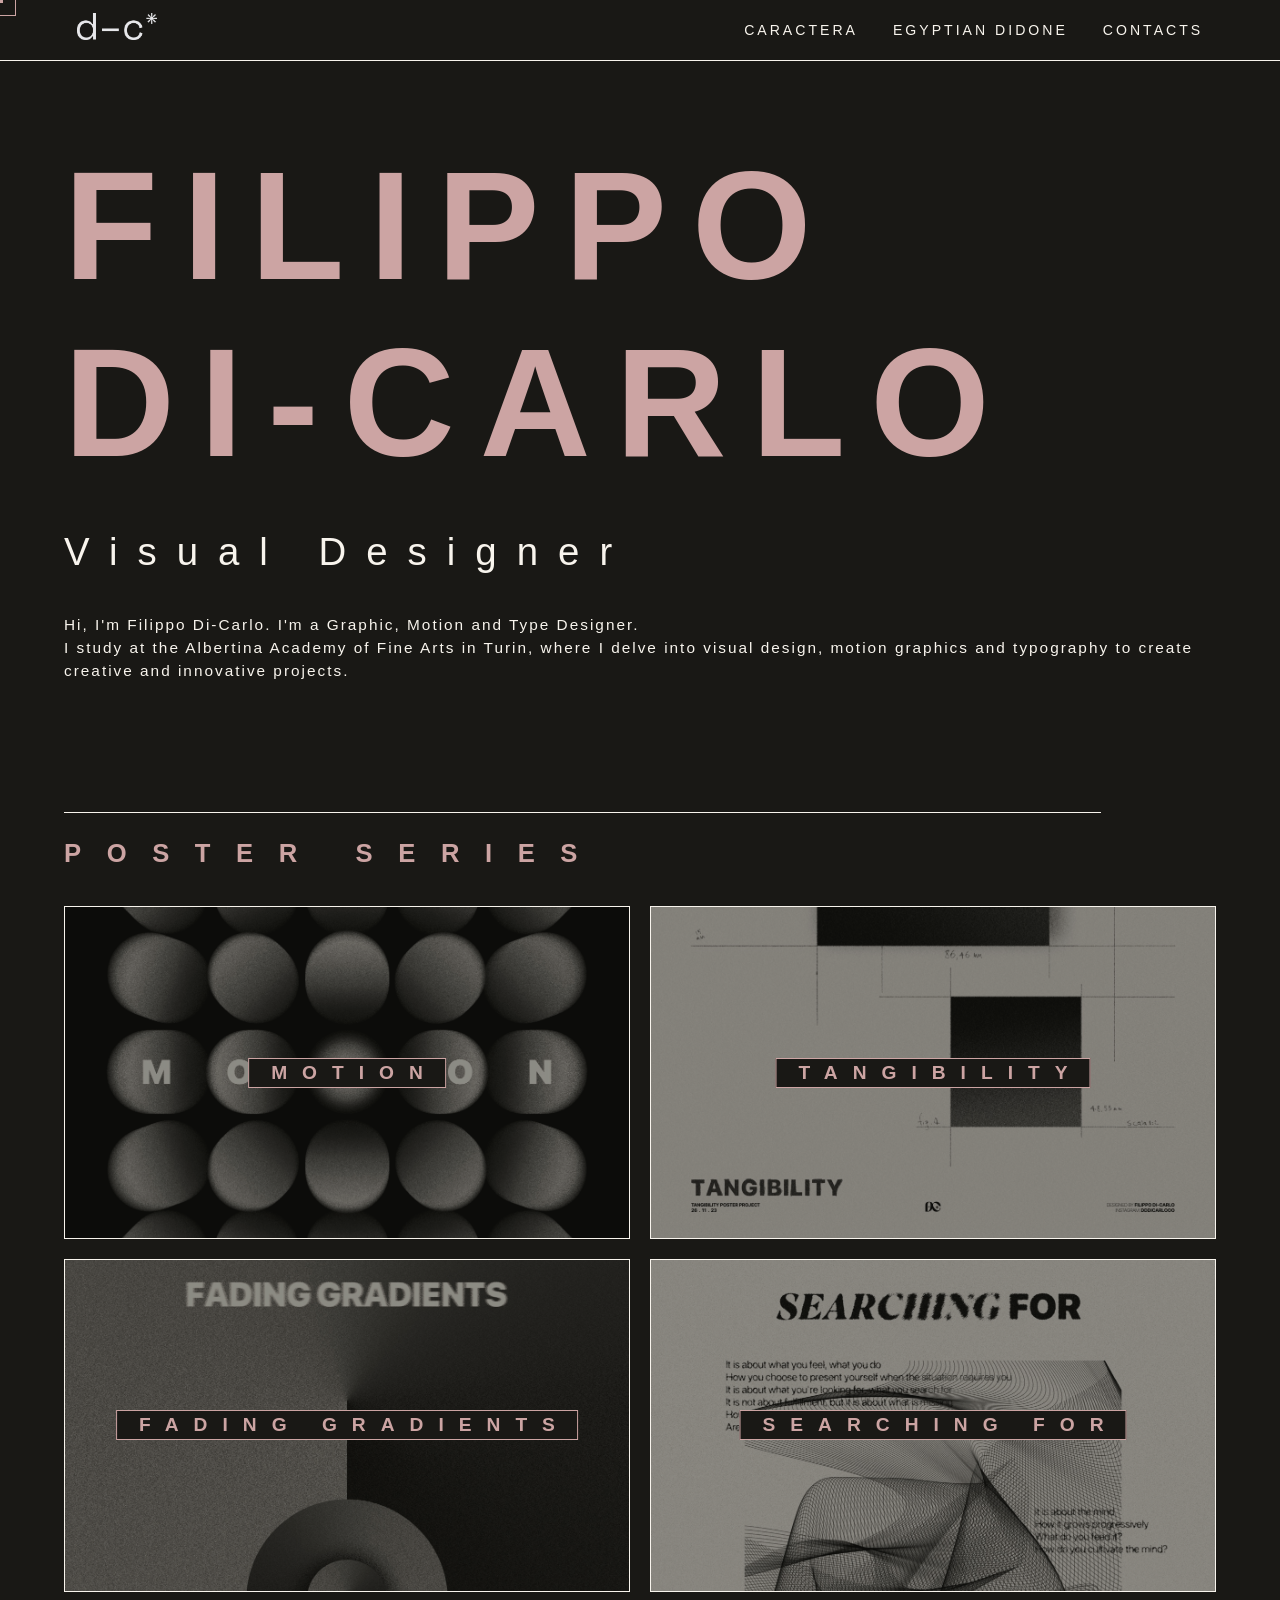
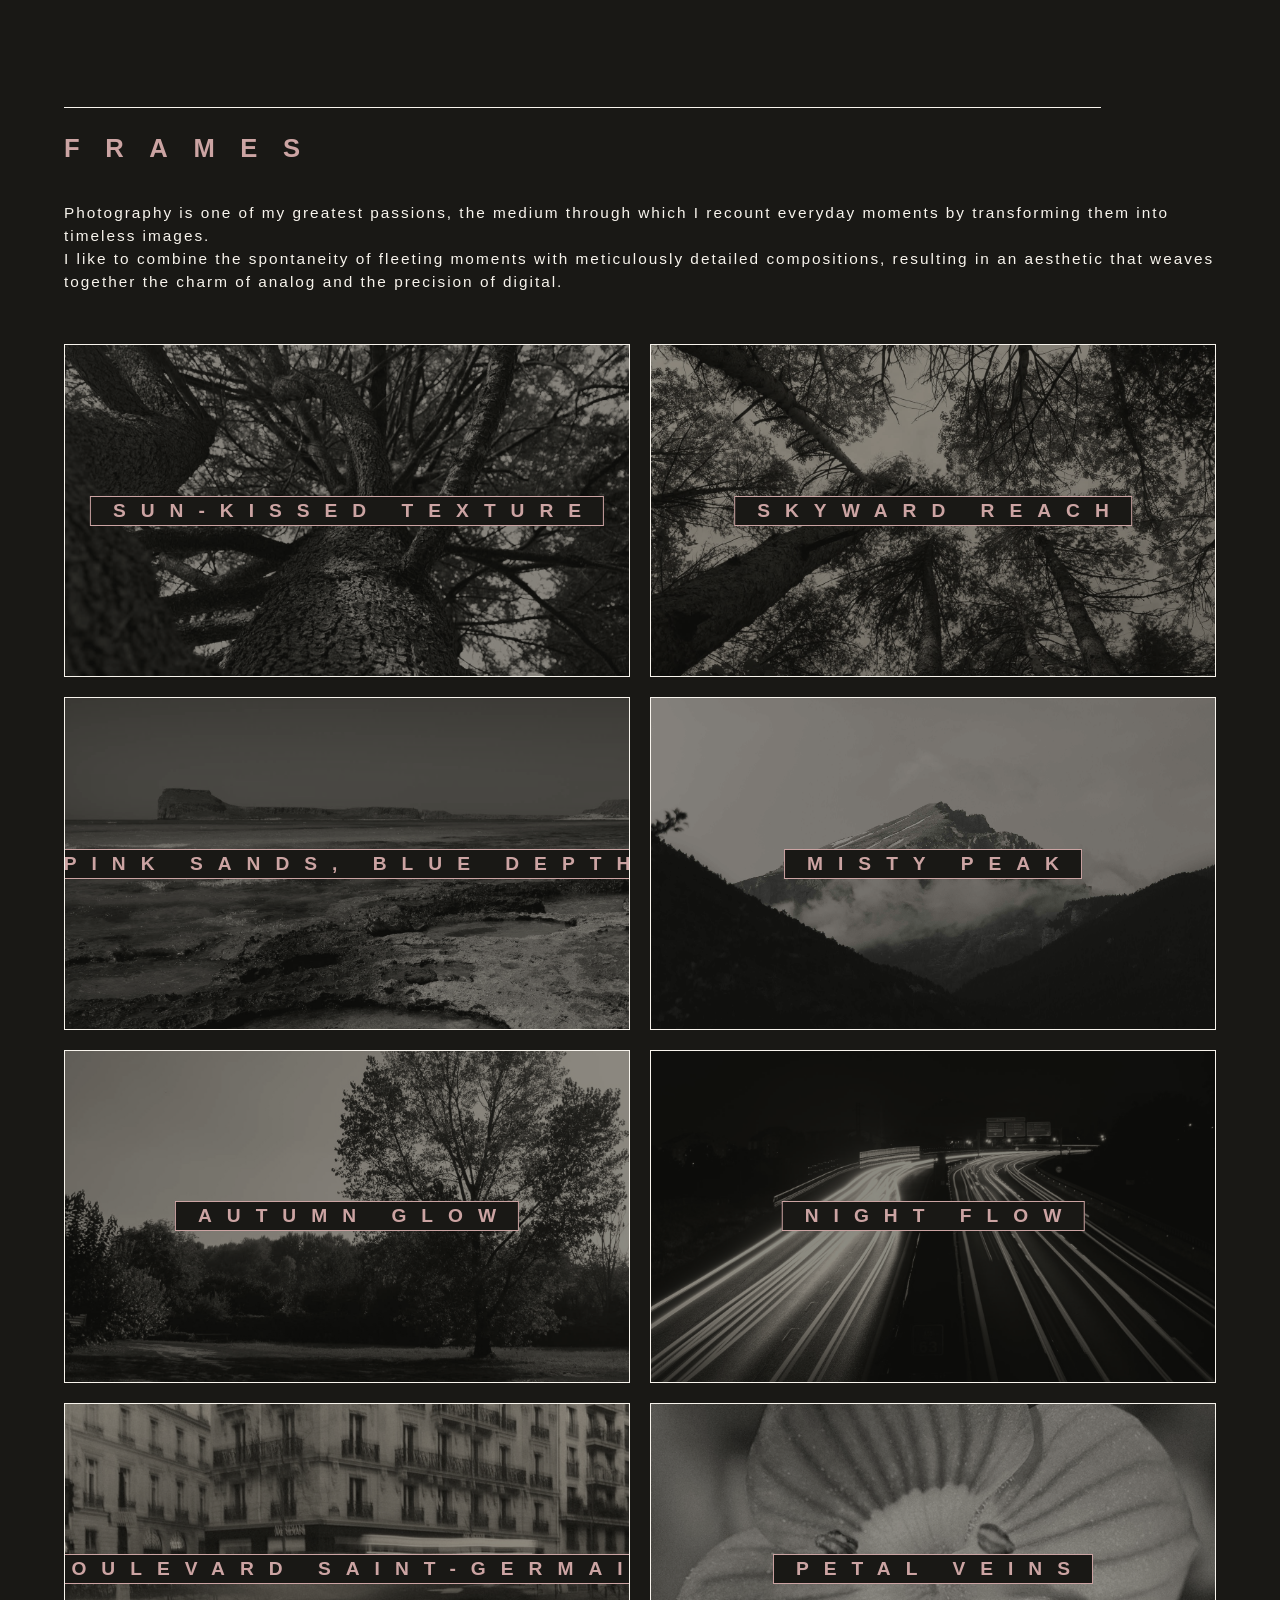
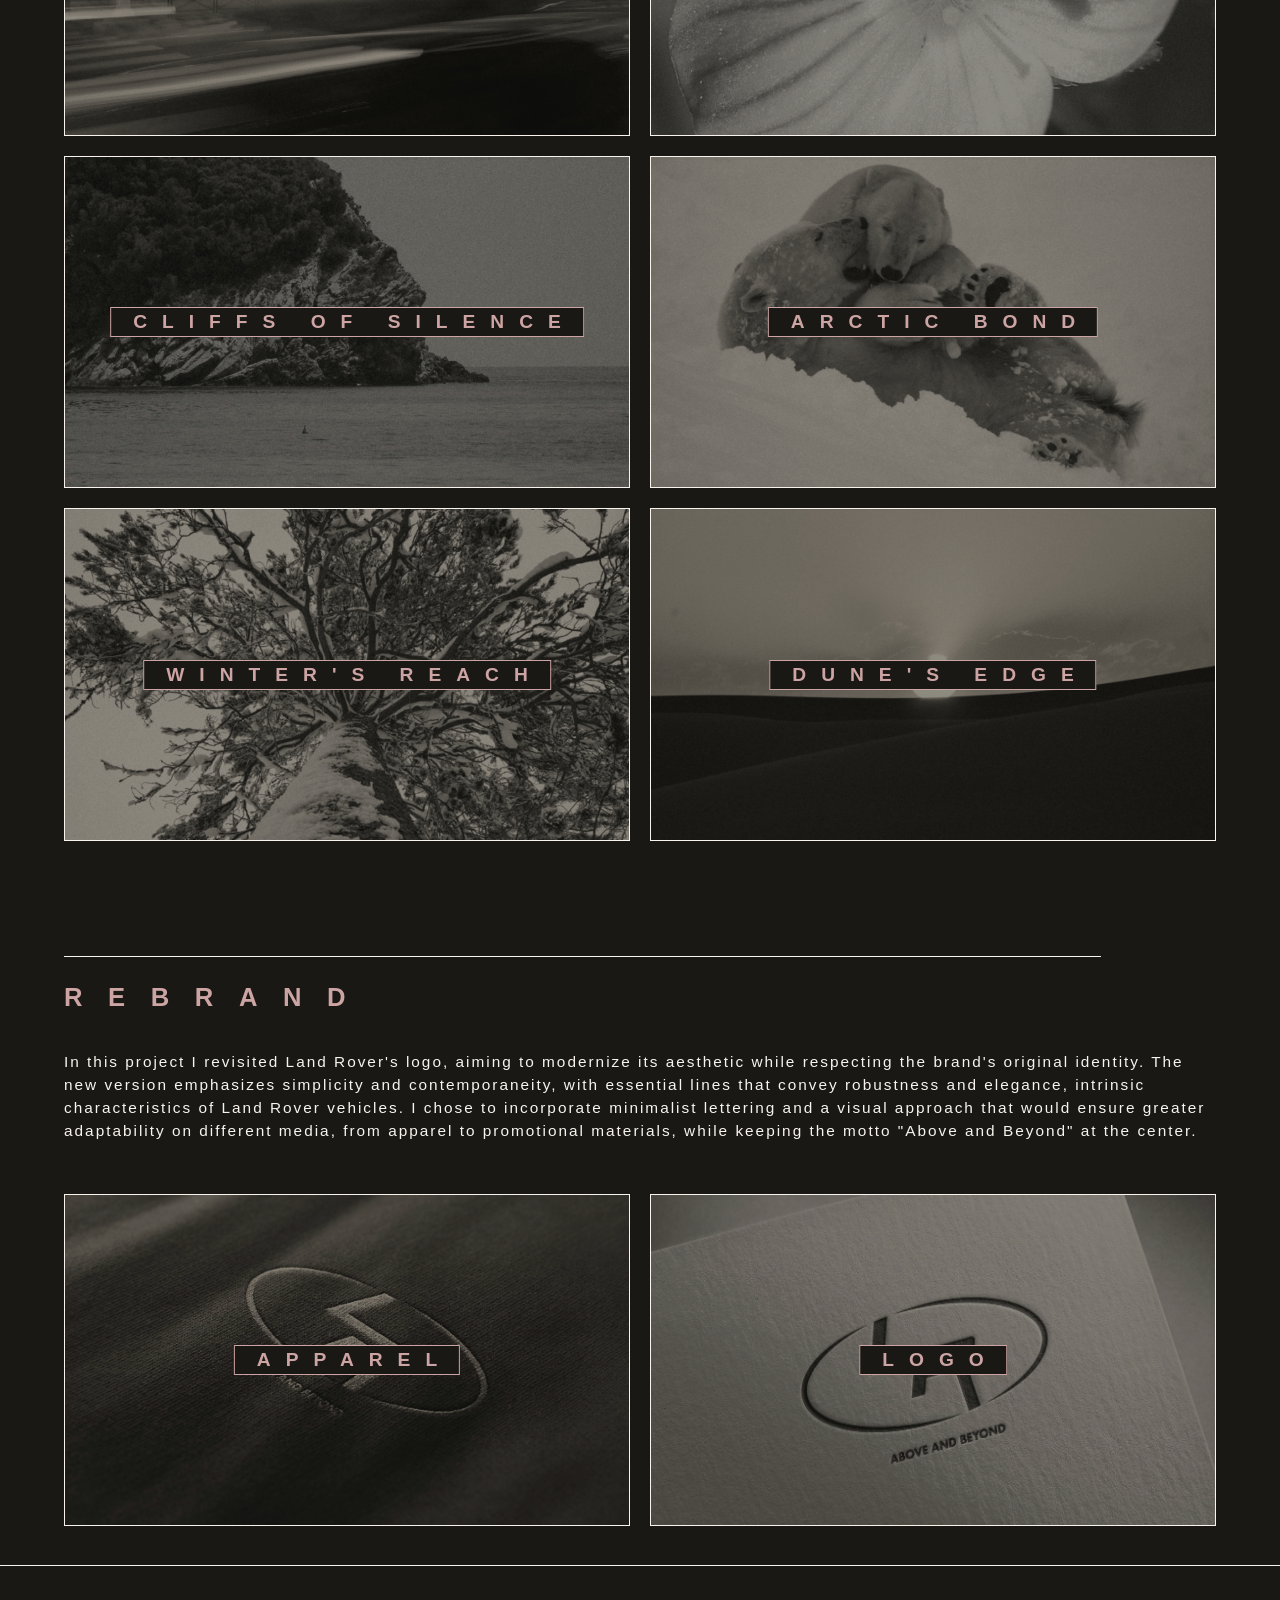
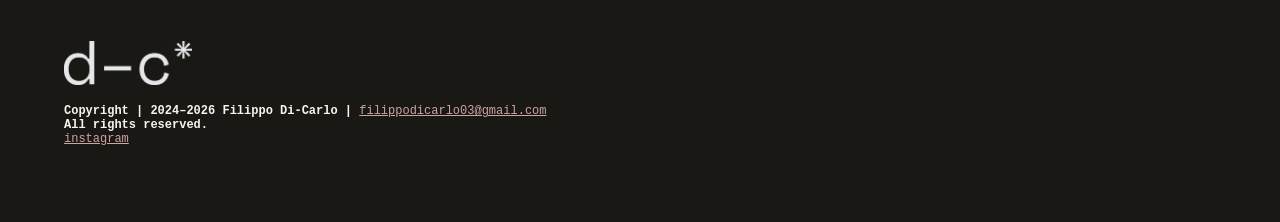
==== index.html @ 9f96b781 "Update index.html" ====
<!DOCTYPE html>
<html lang="it">
<head>
  <meta charset="UTF-8">
  <meta name="viewport" content="width=device-width, initial-scale=1.0">

  <title>Filippo Di-Carlo - Visual Designer</title>

  <meta name="description" content="Filippo Di-Carlo is a visual designer working across graphic design, typography, motion and digital media, based in Turin, Italy.">

  <meta name="robots" content="index, follow">

  <link rel="canonical" href="https://filippodicarlo.github.io/PortfolioElements/">

  <script data-goatcounter="https://fdc.goatcounter.com/count" async src="//gc.zgo.at/count.js"></script>

  <link rel="icon" type="image/png" href="favicon_1.png">
  <link rel="stylesheet" href="mystyle.css">
</head>

<body>

  <!-- LIGHTBOX -->
  <div id="lightbox">
    <div id="lightbox-bg"></div>
    <img id="lightbox-img" src="" alt="">
    <button id="lightbox-close">✕</button>
  </div>

  <!-- CURSORE CUSTOM -->
  <div id="cursor-dot"></div>
  <div id="cursor-ring"></div>

  <!-- NAV -->
  <div id="top" class="logo-container">
    <a href="index.html">
      <img src="Logo_d-c.png" alt="logo Filippo Di-Carlo | Graphic / Motion / Type designer">
    </a>
    <div class="button-container">
      <a href="https://filippodicarlo.github.io/caractera.vf/" class="button" target="_blank" rel="noopener noreferrer">CARACTERA</a>
      <a href="https://www.brixelstudio.it/egyptiandidone/" class="button" target="_blank" rel="noopener noreferrer">EGYPTIAN DIDONE</a>
      <a href="#contacts" class="button">CONTACTS</a>
    </div>
  </div>

  <!-- TITOLO -->
  <div class="title-container">
    <h1 class="reveal-title">Filippo<br>Di-Carlo</h1>
    <h3 class="reveal-title">Visual Designer</h3>
    <p class="descrizione reveal-title">
      Hi, I'm Filippo Di-Carlo. I'm a Graphic, Motion and Type Designer.<br>
      I study at the Albertina Academy of Fine Arts in Turin, where I delve into visual design,
      motion graphics and typography to create creative and innovative projects.
    </p>
  </div>

  <!-- POSTER SERIES -->
  <div class="posters-container reveal">
    <h1 class="posters-title">POSTER SERIES</h1>
    <div class="grid-container">
      <a data-img="Poster_motion.jpeg" class="grid-item-wrap">
        <img src="Poster_motion_cover.jpeg" alt="Motion Poster Project" class="grid-item">
        <span class="img-label">Motion</span>
      </a>
      <a data-img="Poster_tangibility.jpeg" class="grid-item-wrap">
        <img src="Poster_tangibility_cover.jpeg" alt="Tangibility Poster Project" class="grid-item">
        <span class="img-label">Tangibility</span>
      </a>
      <a data-img="Poster_gradient.jpeg" class="grid-item-wrap">
        <img src="Poster_gradient_cover.jpeg" alt="Fading Gradient Poster Project" class="grid-item">
        <span class="img-label">Fading Gradients</span>
      </a>
      <a data-img="Poster_SearchingFor.jpeg" class="grid-item-wrap">
        <img src="Poster_SearchingFor_cover.jpeg" alt="Searching For Poster Project" class="grid-item">
        <span class="img-label">Searching For</span>
      </a>
    </div>
  </div>

  <!-- FRAMES -->
  <div class="frames-container reveal">
    <h1 class="frames-title">FRAMES</h1>
    <p class="frames-descrizione">
      Photography is one of my greatest passions, the medium through which I recount everyday
      moments by transforming them into timeless images.<br>
      I like to combine the spontaneity of fleeting moments with meticulously detailed compositions,
      resulting in an aesthetic that weaves together the charm of analog and the precision of digital.
    </p>
    <div class="grid-container">
      <a data-img="Albero.jpg" class="grid-item-wrap">
        <img src="Albero-cover.jpg" alt="A random tree near my house" class="grid-item">
        <span class="img-label">Sun-Kissed Texture</span>
      </a>
      <a data-img="Arberi-Oulx.jpg" class="grid-item-wrap">
        <img src="Arberi-Oulx-cover.jpeg" alt="A group of trees in Oulx, Turin" class="grid-item">
        <span class="img-label">Skyward Reach</span>
      </a>
      <a data-img="Balos.jpg" class="grid-item-wrap">
        <img src="Balos-cover.jpg" alt="Balos Bay in Creta, Greece" class="grid-item">
        <span class="img-label">Pink Sands, Blue Depth</span>
      </a>
      <a data-img="Monte-Oulx.jpg" class="grid-item-wrap">
        <img src="Monte-Oulx-cover.jpeg" alt="Mountain summit in Oulx, Turin" class="grid-item">
        <span class="img-label">Misty Peak</span>
      </a>
      <a data-img="Prato.jpg" class="grid-item-wrap">
        <img src="Prato-cover.jpg" alt="Small green space near my house" class="grid-item">
        <span class="img-label">Autumn Glow</span>
      </a>
      <a data-img="Scie-in-autostrada.jpg" class="grid-item-wrap">
        <img src="Scie-in-autostrada-cover.jpg" alt="Light trails created by car headlights" class="grid-item">
        <span class="img-label">Night Flow</span>
      </a>
      <a data-img="Boulevard SAINT-GERMAIN.jpeg" class="grid-item-wrap">
        <img src="Boulevard-SAINT-GERMAIN-cover.jpeg" alt="Long exposure in Boulevard SAINT-GERMAIN, Paris" class="grid-item">
        <span class="img-label">Boulevard SAINT-GERMAIN</span>
      </a>
      <a data-img="Fiore_blu.jpeg" class="grid-item-wrap">
        <img src="Fiore_blu-cover.jpeg" alt="Close-up of a Common Field-speedwell" class="grid-item">
        <span class="img-label">Petal Veins</span>
      </a>
      <a data-img="Mare.jpeg" class="grid-item-wrap">
        <img src="Mare-cover.jpeg" alt="View of the Ligurian Sea, Bergeggi" class="grid-item">
        <span class="img-label">Cliffs of Silence</span>
      </a>
      <a data-img="Orsi_polari.jpeg" class="grid-item-wrap">
        <img src="Orsi_polari-cover.jpeg" alt="Two polar bears playing together in Ranua, Lapland" class="grid-item">
        <span class="img-label">Arctic Bond</span>
      </a>
      <a data-img="Pyha-Luosto.jpeg" class="grid-item-wrap">
        <img src="Pyha-Luosto-cover.jpeg" alt="Pine tree in Pyha-Luosto National Park, Lapland" class="grid-item">
        <span class="img-label">Winter's Reach</span>
      </a>
      <a data-img="Desert.jpeg" class="grid-item-wrap">
        <img src="Desert_cover.jpeg" alt="Sunset in Merzouga desert, Morocco" class="grid-item">
        <span class="img-label">Dune's Edge</span>
      </a>
    </div>
  </div>

  <!-- REBRAND -->
  <div class="rebrand-container reveal">
    <h1 class="rebrand-title">REBRAND</h1>
    <p class="rebrand-descrizione">
      In this project I revisited Land Rover's logo, aiming to modernize its aesthetic while
      respecting the brand's original identity. The new version emphasizes simplicity and
      contemporaneity, with essential lines that convey robustness and elegance, intrinsic
      characteristics of Land Rover vehicles. I chose to incorporate minimalist lettering and a
      visual approach that would ensure greater adaptability on different media, from apparel to
      promotional materials, while keeping the motto "Above and Beyond" at the center.
    </p>
    <div class="grid-container">
      <a data-img="LR-felpa.jpg" class="grid-item-wrap">
        <img src="LR-felpa-cover.jpg" alt="Sweater mockup of Land Rover rebrand proposal" class="grid-item">
        <span class="img-label">Apparel</span>
      </a>
      <a data-img="LR-rebrand.jpg" class="grid-item-wrap">
        <img src="LR-rebrand-cover.jpg" alt="Logo mockup of Land Rover rebrand proposal" class="grid-item">
        <span class="img-label">Logo</span>
      </a>
    </div>
  </div>

  <div class="divider"></div>

  <!-- FOOTER -->
  <div id="contacts" class="footer-container reveal">
    <a href="#top">
      <img src="Logo_d-c.png" alt="logo Filippo Di-Carlo | Graphic / Motion / Type designer">
    </a>
    <p class="footer">
      Copyright | 2024–2026 Filippo Di-Carlo |
      <a href="mailto:filippodicarlo03@gmail.com" class="link">filippodicarlo03@gmail.com</a><br>
      All rights reserved.<br>
      <a href="https://www.instagram.com/dddicarlooo/" target="_blank" rel="noopener noreferrer" class="link">instagram</a>
    </p>
  </div>

  <script>
    /* ── CUSTOM CURSOR ─────────────────────────────────────── */
    const dot  = document.getElementById('cursor-dot');
    const ring = document.getElementById('cursor-ring');
    let mouseX = 0, mouseY = 0, ringX = 0, ringY = 0;
    const LERP = 0.12;

    document.addEventListener('mousemove', e => {
      mouseX = e.clientX; mouseY = e.clientY;
      dot.style.left = mouseX + 'px';
      dot.style.top  = mouseY + 'px';
    });
    (function animateRing() {
      ringX += (mouseX - ringX) * LERP;
      ringY += (mouseY - ringY) * LERP;
      ring.style.left = ringX + 'px';
      ring.style.top  = ringY + 'px';
      requestAnimationFrame(animateRing);
    })();

    const hoverEls = document.querySelectorAll('.grid-item-wrap');
    const linkEls  = document.querySelectorAll('.button, .link, .logo-container a');
    hoverEls.forEach(el => {
      el.addEventListener('mouseenter', () => document.body.classList.add('cursor-hover'));
      el.addEventListener('mouseleave', () => document.body.classList.remove('cursor-hover'));
    });
    linkEls.forEach(el => {
      el.addEventListener('mouseenter', () => document.body.classList.add('cursor-link'));
      el.addEventListener('mouseleave', () => document.body.classList.remove('cursor-link'));
    });
    document.addEventListener('mouseleave', () => { dot.style.opacity = '0'; ring.style.opacity = '0'; });
    document.addEventListener('mouseenter', () => { dot.style.opacity = '1'; ring.style.opacity = '1'; });

    /* ── LIGHTBOX ──────────────────────────────────────────── */
    const lightbox    = document.getElementById('lightbox');
    const lightboxImg = document.getElementById('lightbox-img');
    const lightboxBg  = document.getElementById('lightbox-bg');

    document.querySelectorAll('.grid-item-wrap[data-img]').forEach(el => {
      el.addEventListener('click', () => {
        lightboxImg.src = el.dataset.img;
        lightbox.classList.add('active');
        document.body.style.overflow = 'hidden';
        document.body.classList.add('lightbox-open');
      });
    });

    function closeLightbox() {
      lightbox.classList.remove('active');
      document.body.style.overflow = '';
      lightboxImg.src = '';
      document.body.classList.remove('lightbox-open');
    }

    lightboxBg.addEventListener('click', closeLightbox);
    document.getElementById('lightbox-close').addEventListener('click', closeLightbox);
    document.addEventListener('keydown', e => { if (e.key === 'Escape') closeLightbox(); });

    /* ── SCROLL REVEAL ─────────────────────────────────────── */
    const revealEls = document.querySelectorAll('.reveal, .reveal-title');
    const observer = new IntersectionObserver((entries) => {
      entries.forEach(entry => {
        if (entry.isIntersecting) {
          entry.target.classList.add('visible');
          observer.unobserve(entry.target);
        }
      });
    }, { threshold: 0.12 });
    revealEls.forEach(el => observer.observe(el));
  </script>

</body>
</html>
---- mystyle.css ----
/* ─── COLORI
nero:   #191815
giallo: #ffc500
bianco: #f8f4ed
rosa:   #cca4a3
rosso:  #b32821
──────────────────────────────────────────── */

*, *::before, *::after { box-sizing: border-box; }

html, body {
  width: 100%;
  overflow-x: hidden;
}

html { scroll-behavior: smooth; }

body {
  margin: 0;
  font-family: 'Helvetica', 'sans-serif';
  color: #f8f4ed;
  font-size: 2.1vw;
  background: #191815;
  cursor: none;
}

/* forza cursore none su tutti gli elementi interattivi */
a, button, input, label, select, textarea,
.button, .grid-item-wrap, .grid-item, [role="button"] {
  cursor: none !important;
}

/* ─── CUSTOM CURSOR ────────────────────────────────────── */
#cursor-dot {
  position: fixed;
  top: 0; left: 0;
  width: 6px; height: 6px;
  background: #cca4a3;
  border-radius: 0%;
  pointer-events: none;
  z-index: 10002;
  transform: translate(-50%, -50%);
  transition: background 0.2s, transform 0.1s;
  will-change: transform;
}

#cursor-ring {
  position: fixed;
  top: 0; left: 0;
  width: 32px; height: 32px;
  border: 1.5px solid #cca4a3;
  border-radius: 0%;
  pointer-events: none;
  z-index: 10001;
  transform: translate(-50%, -50%);
  transition: width 0.3s ease, height 0.3s ease,
              border-color 0.3s ease, background 0.3s ease,
              opacity 0.3s ease;
  will-change: transform;
}

body.cursor-hover #cursor-ring {
  width: 52px; height: 52px;
  background: rgba(204, 164, 163, 0.10);
  border: 2.5px solid #cca4a3;
}
body.cursor-hover #cursor-dot {
  background: #cca4a3;
}

body.cursor-link #cursor-ring {
  width: 52px; height: 52px;
  background: rgba(204, 164, 163, 0.10);
  border: 2.5px solid #cca4a3;
}
body.cursor-link #cursor-dot {
  background: #cca4a3;
}

/* ─── NAV ──────────────────────────────────────────────── */
.logo-container {
  z-index: 10;
  display: flex;
  align-items: center;
  justify-content: space-between;
  position: sticky;
  top: 0;
  background: #191815;
  border-bottom: 1.5px solid #f8f4ed;
  padding: 1vw 6vw;
  width: 100%;
  height: auto;
}

.logo-container img {
  width: 6vw;
  min-width: 80px;
  height: auto;
  transition: opacity 0.3s ease;
  filter: invert(1);
}
.logo-container img:hover { opacity: 0.5; }

.button-container {
  display: flex;
  gap: 35px;
}

.button {
  color: #f8f4ed;
  text-decoration: none;
  padding: 5px 0;
  font-size: 1.1vw;
  font-weight: 200;
  letter-spacing: 3px;
  border: none;
  outline: none;
  background: none;
  position: relative;
  transition: letter-spacing 0.3s ease;
}

.button::after {
  content: '';
  position: absolute;
  bottom: 0; left: 0;
  width: 0; height: 1px;
  background: #f8f4ed;
  transition: width 0.3s ease;
}
.button:hover { font-weight: 900; letter-spacing: 4px; }
.button:hover::after { width: 100%; }

/* ─── TITLE ────────────────────────────────────────────── */
.title-container {
  width: 100%;
  max-width: 100%;
  padding: 3vw 5vw;
  text-align: left;
  overflow: hidden;
}

h1 {
  font-family: 'Helvetica', sans-serif;
  font-size: 12vw;
  max-width: 90%;
  font-weight: 600;
  letter-spacing: 25px;
  text-align: left;
  color: #cca4a3;
  text-transform: uppercase;
  margin: 3vw 0;
}

h3 {
  font-family: 'Helvetica', sans-serif;
  font-size: 3vw;
  max-width: 90%;
  font-weight: 100;
  letter-spacing: 20px;
  text-align: left;
  color: #f8f4ed;
  margin: 0 0 3vw;
}

/* ─── SCROLL REVEAL ────────────────────────────────────── */
.reveal-title {
  opacity: 0;
  transform: translateY(40px);
  transition: opacity 0.9s cubic-bezier(.16,1,.3,1),
              transform 0.9s cubic-bezier(.16,1,.3,1);
}
.reveal-title.visible {
  opacity: 1;
  transform: translateY(0);
}
.reveal-title:nth-child(2) { transition-delay: 0.15s; }
.reveal-title:nth-child(3) { transition-delay: 0.28s; }
.reveal-title:nth-child(4) { transition-delay: 0.38s; }

.reveal {
  opacity: 0;
  transform: translateY(30px);
  transition: opacity 0.7s ease, transform 0.7s ease;
}
.reveal.visible {
  opacity: 1;
  transform: translateY(0);
}

/* ─── TESTO ────────────────────────────────────────────── */
.descrizione {
  font-family: 'Helvetica', sans-serif;
  letter-spacing: 2px;
  font-weight: 400;
  font-size: clamp(12px, 1.2vw, 30px);
  line-height: clamp(15px, 1.8vw, 32px);
  color: #f8f4ed;
}

.frames-descrizione, .rebrand-descrizione {
  font-family: 'Helvetica', sans-serif;
  letter-spacing: 2px;
  font-weight: 200;
  font-size: clamp(12px, 1.2vw, 30px);
  line-height: clamp(15px, 1.8vw, 32px);
  margin-bottom: 4vw;
  color: #f8f4ed;
}

/* ─── SEZIONI ──────────────────────────────────────────── */
.posters-container, .frames-container, .rebrand-container {
  width: 100%;
  max-width: 100%;
  padding: 3vw 5vw;
  text-align: left;
}

.posters-title, .frames-title, .rebrand-title {
  font-family: 'Helvetica', sans-serif;
  font-size: clamp(18px, 2vw, 80px);
  max-width: 90%;
  font-weight: 800;
  letter-spacing: 2vw;
  text-align: left;
  color: #cca4a3;
  margin: 3vw 0;
  border-top: 1.5px solid #f8f4ed;
  padding-top: 2vw;
}

/* ─── GRID & IMMAGINI ──────────────────────────────────── */
.grid-container {
  display: grid;
  grid-template-columns: repeat(2, 1fr);
  grid-gap: 20px;
  width: 100%;
}

.grid-item-wrap {
  position: relative;
  overflow: hidden;
  border: 1.5px solid #f8f4ed;
  display: block;
  height: clamp(140px, 26vw, 1000px);
}

.grid-item {
  width: 100%;
  height: 100%;
  display: block;
  opacity: 0.5;    
  transition: transform 0.5s cubic-bezier(.16,1,.3,1), opacity 0.5s ease;
  object-fit: cover;
}

.grid-item-wrap:hover .grid-item {
  transform: scale(1.04);
  opacity: 0.8;
}

.grid-item-wrap .img-label {
  position: absolute;
  top: 50%; left: 50%;
  transform: translate(-50%, -50%);
  z-index: 1;    
  font-family: 'Helvetica', sans-serif;
  font-size: clamp(12px, 1.5vw, 140px);
  font-weight: 700;
  letter-spacing: 15px;
  padding: 3px 7px 3px 22px; /* top right bottom left — 7px + 15px di letter-spacing */
  color: #cca4a3;
  border: 1px solid #cca4a3;
  text-transform: uppercase;
  background: #191815;
  opacity: 1;
  transition: opacity 0.35s ease;
  pointer-events: none;
  text-decoration: none;
  white-space: nowrap;
}

.grid-item-wrap:hover .img-label {
  opacity: 1;
  transform: translate(-50%, -50%);
}

/* ─── LINKS ────────────────────────────────────────────── */
a {
  color: #f8f4ed;
  font-family: 'Helvetica', sans-serif;
  text-decoration: underline;
}
a:hover { font-weight: 500; }

/* ─── DIVIDER & FOOTER ─────────────────────────────────── */
.divider {
  max-width: 100%;
  height: 1px;
  background-color: #f8f4ed;
}

.footer-container {
  text-align: left;
  padding-top: 50px;
  margin: 2vw 5vw;
}

.footer-container img {
  width: 10vw;
  filter: invert(1);
}

.footer {
  width: 100%;
  text-align: left;
  font-family: 'Courier New', sans-serif;
  font-size: clamp(12px, 0.7vw, 30px);
  font-weight: 600;
  padding-bottom: 50px;
  overflow-wrap: anywhere;
  word-break: break-word;
  color: #f8f4ed;
}

.link {
  color: #cca4a3;
  font-family: 'Courier New', sans-serif;
  font-size: clamp(12px, 0.7vw, 30px);
  font-weight: 300;
}
.link:hover { font-weight: 700; }

/* ─── MEDIA 768px ──────────────────────────────────────── */
@media (max-width: 768px) {
  body { cursor: auto; }
  #cursor-dot, #cursor-ring { display: none; }
  a, button, input, label, select, textarea,
  .button, .grid-item-wrap, .grid-item, [role="button"] {
    cursor: auto !important;
  }
  .logo-container {
    display: flex;
    margin-bottom: 20px;
    flex-direction: row;
    align-items: flex-start;
  }
  .button-container {
    margin-top: 15px;
    justify-content: center;
    flex-direction: row;
    width: auto;
  }
  .button { padding: 5px 0; letter-spacing: 1px; font-size: 12px; }
  .title-container { margin-top: 10vw; width: 100%; }
  h1 { font-size: 50px; margin-top: 0; max-width: 90%; letter-spacing: 20px; }
  h3 { font-size: 26px; letter-spacing: 10px; }
  .posters-title, .frames-title, .rebrand-title { font-size: 15px; }
  .grid-container { grid-template-columns: repeat(1, 1fr); grid-gap: 15px; width: 100%; margin: 0; }
  .grid-item-wrap { max-width: 90%; }
  .grid-item-wrap .img-label {
  opacity: 1;
  font-size: 10px;
  letter-spacing: 3px;
  padding: 3px 6px 3px 9px; /* 6px + 3px di letter-spacing */
  white-space: normal;
  text-align: center;
    }
}

/* ─── MEDIA 480px ──────────────────────────────────────── */
@media (max-width: 480px) {
  .logo-container {
    position: relative;
    top: auto; left: auto;
    width: 100%;
    padding: 4vw;
    margin-bottom: 4vw;
    display: flex;
    flex-direction: column;
    align-items: flex-start;
    gap: 3vw;
  }
  .button-container {
    display: flex;
    flex-direction: row;
    flex-wrap: wrap;
    gap: 4vw;
    width: 100%;
    margin-top: 0;
    justify-content: flex-start;
  }
  .button { padding: 5px 5px; letter-spacing: 1px; font-size: 12px; white-space: nowrap; }
  .title-container { margin-top: 5vw; }
  h1 { font-size: 48px; max-width: 90%; letter-spacing: 4px; }
  h3 { font-size: 26px; letter-spacing: 10px; }
  .posters-title, .frames-title, .rebrand-title { font-size: 15px; }
  .grid-container { grid-template-columns: repeat(1, 1fr); grid-gap: 15px; width: 100%; margin: 0; }       
}



/* ─── LIGHTBOX ─────────────────────────────────────────── */
#lightbox {
  display: none;
  position: fixed;
  inset: 0;
  z-index: 10000;
  align-items: center;
  justify-content: center;
}
#lightbox.active { display: flex; }

#lightbox-bg {
  position: absolute;
  inset: 0;
  background: rgba(25, 24, 21, 0.95);
  animation: fadeIn 0.3s ease;
}

#lightbox-img {
  position: relative;
  z-index: 1;
  max-width: 90vw;
  max-height: 90vh;
  object-fit: contain;
  border: 1.5px solid #f8f4ed;
  animation: zoomIn 0.35s cubic-bezier(.16,1,.3,1);
}

#lightbox-close {
  position: fixed;
  top: 24px; right: 32px;
  background: #191815;
  border: 1.5px solid #f8f4ed;
  color: #cca4a3;
  font-size: 18px;
  font-family: 'Helvetica', sans-serif;
  font-weight: 200;
  z-index: 10001;
  width: 36px; height: 36px;
  padding: 0;
  line-height: 36px;
  text-align: center;
  transition: opacity 0.2s ease;
}
#lightbox-close:hover { opacity: 0.5; }

body.lightbox-open #cursor-dot  { background: #cca4a3; }
body.lightbox-open #cursor-ring { border-color: #cca4a3; }

@keyframes fadeIn { from { opacity: 0; } to { opacity: 1; } }
@keyframes zoomIn {
  from { opacity: 0; transform: scale(0.92); }
  to   { opacity: 1; transform: scale(1); }
}
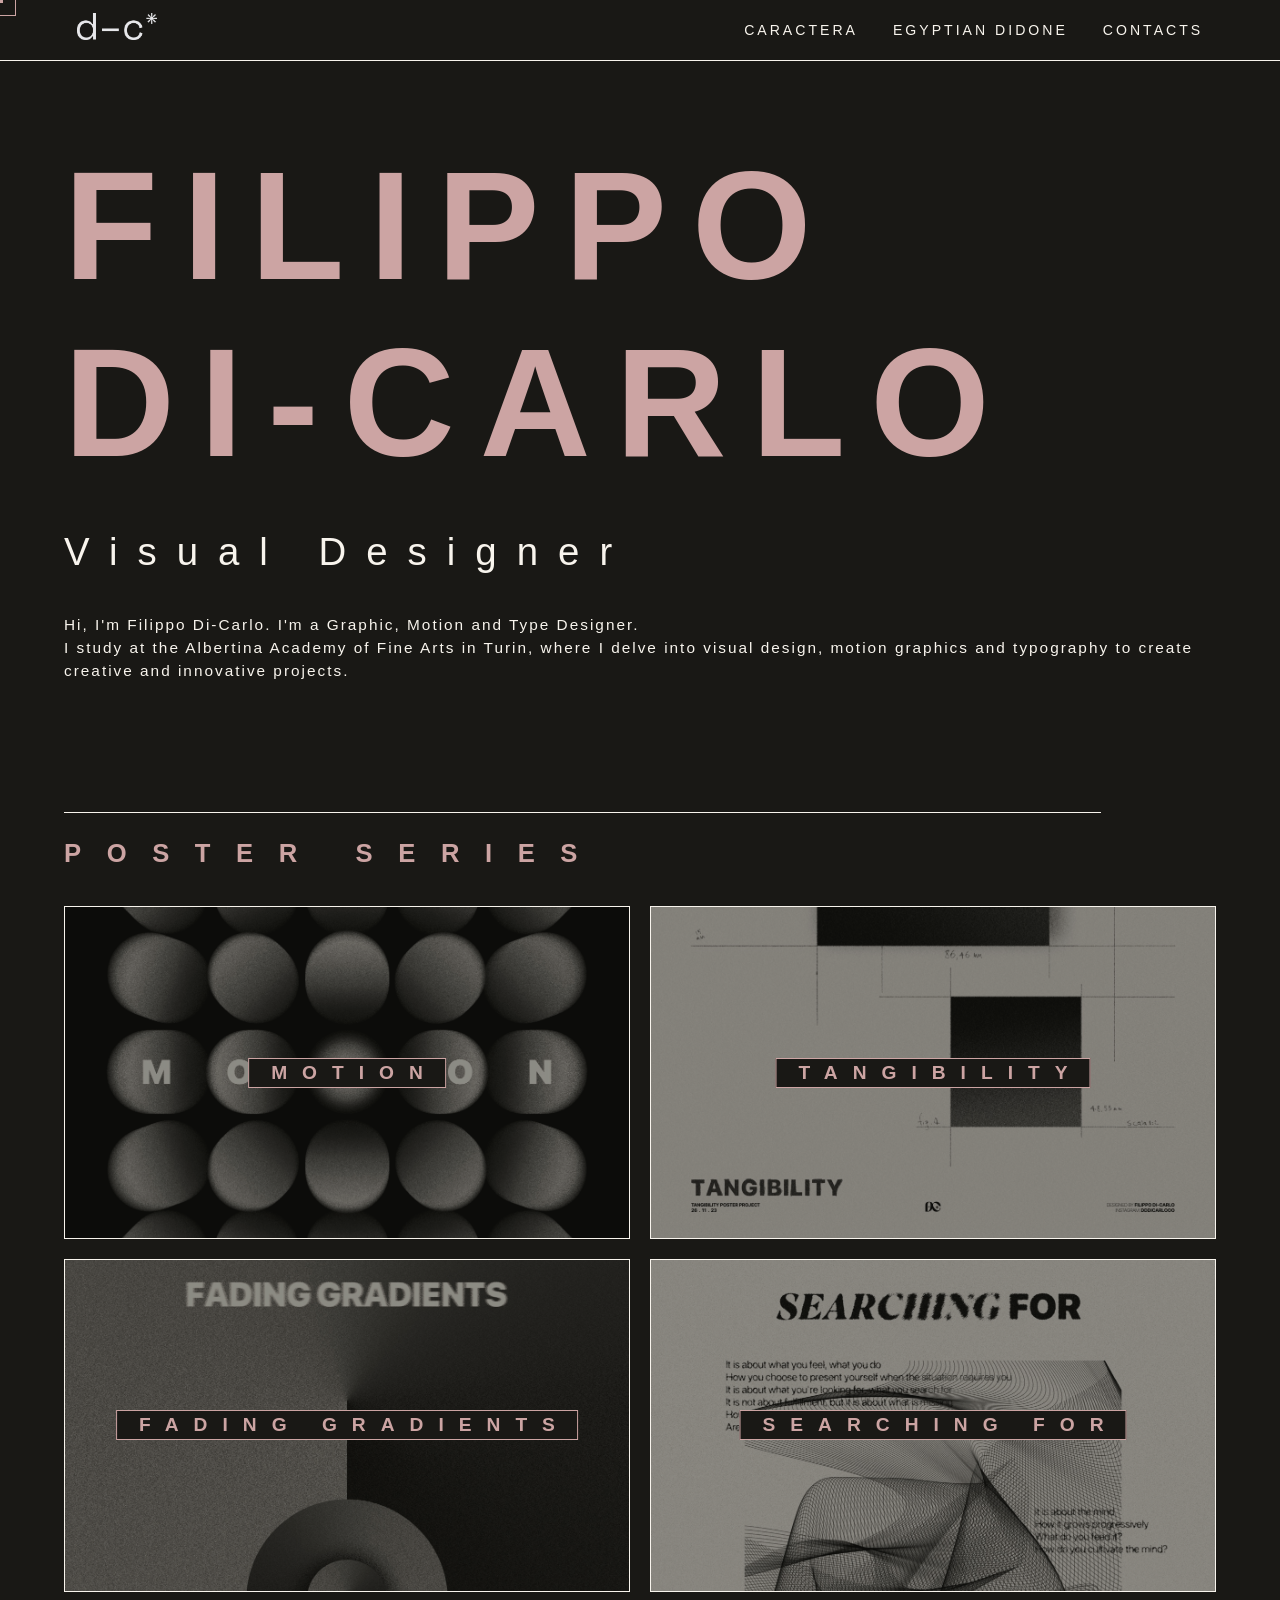
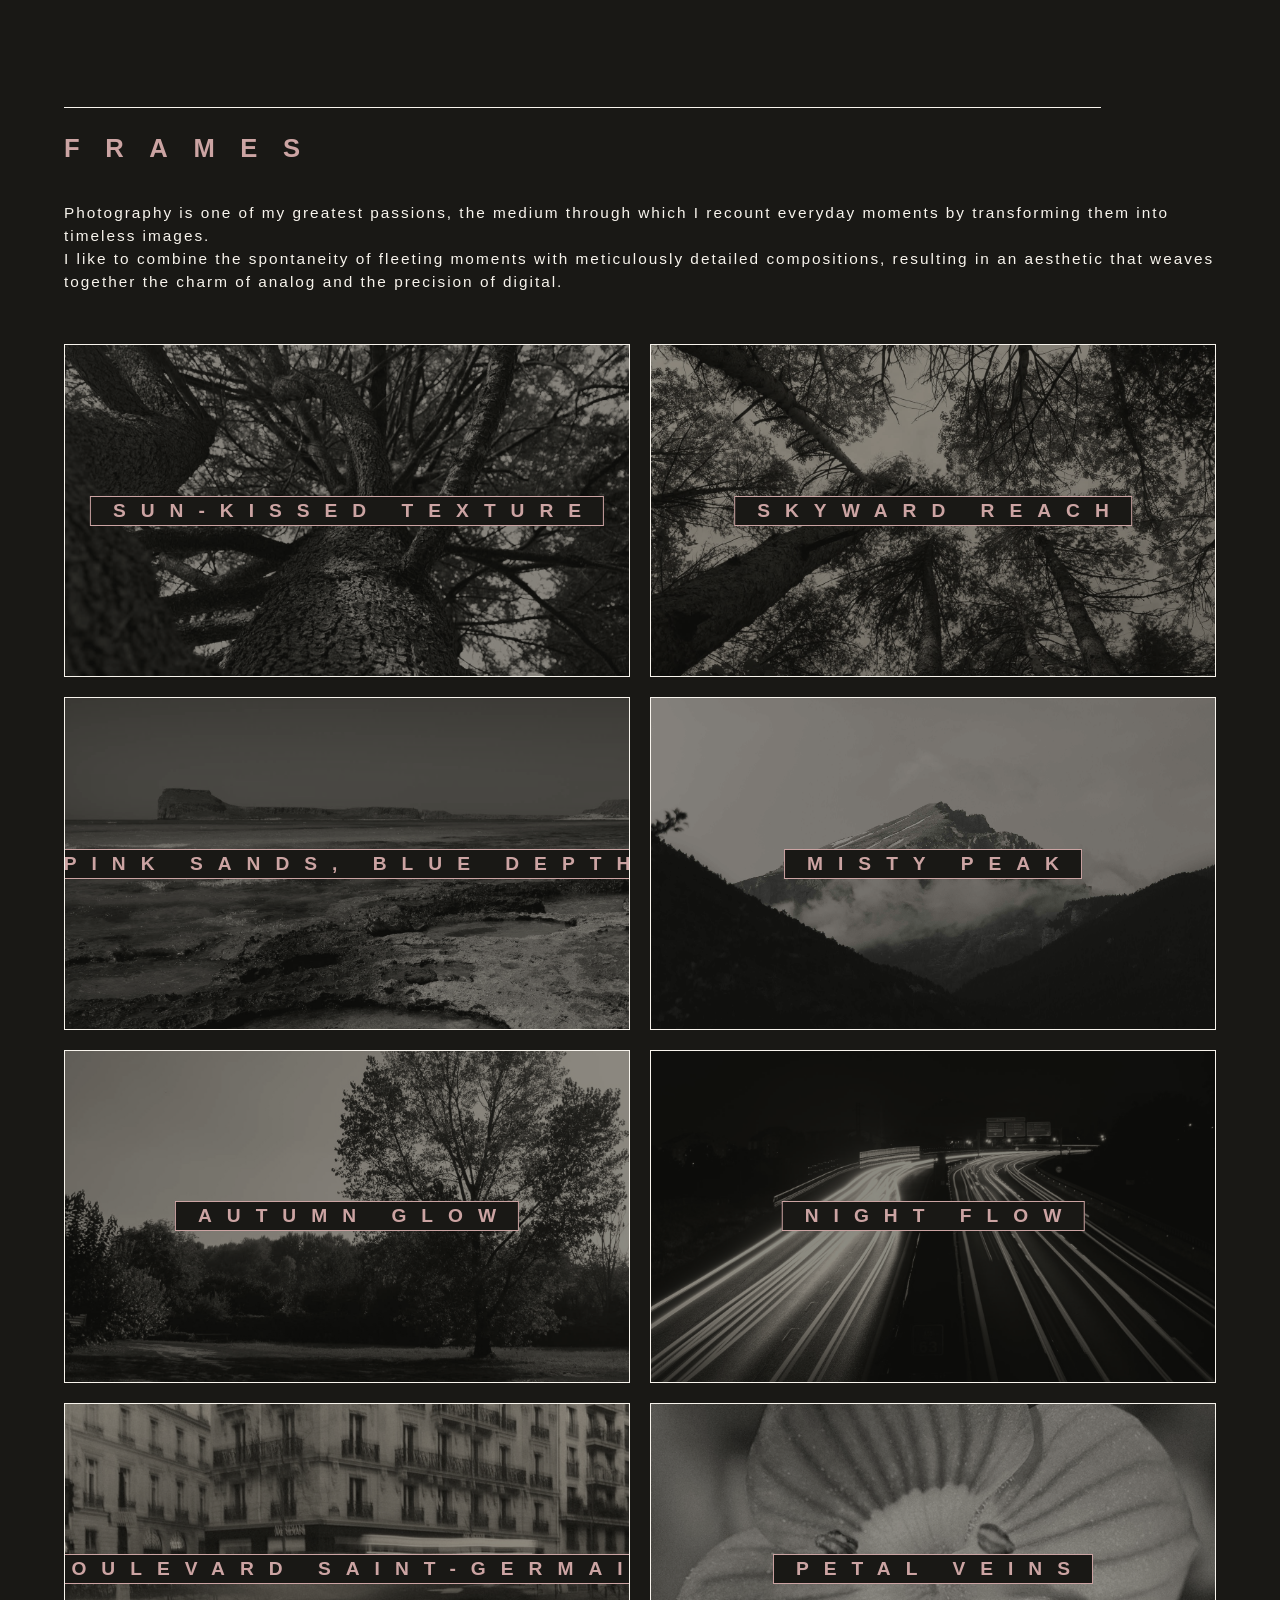
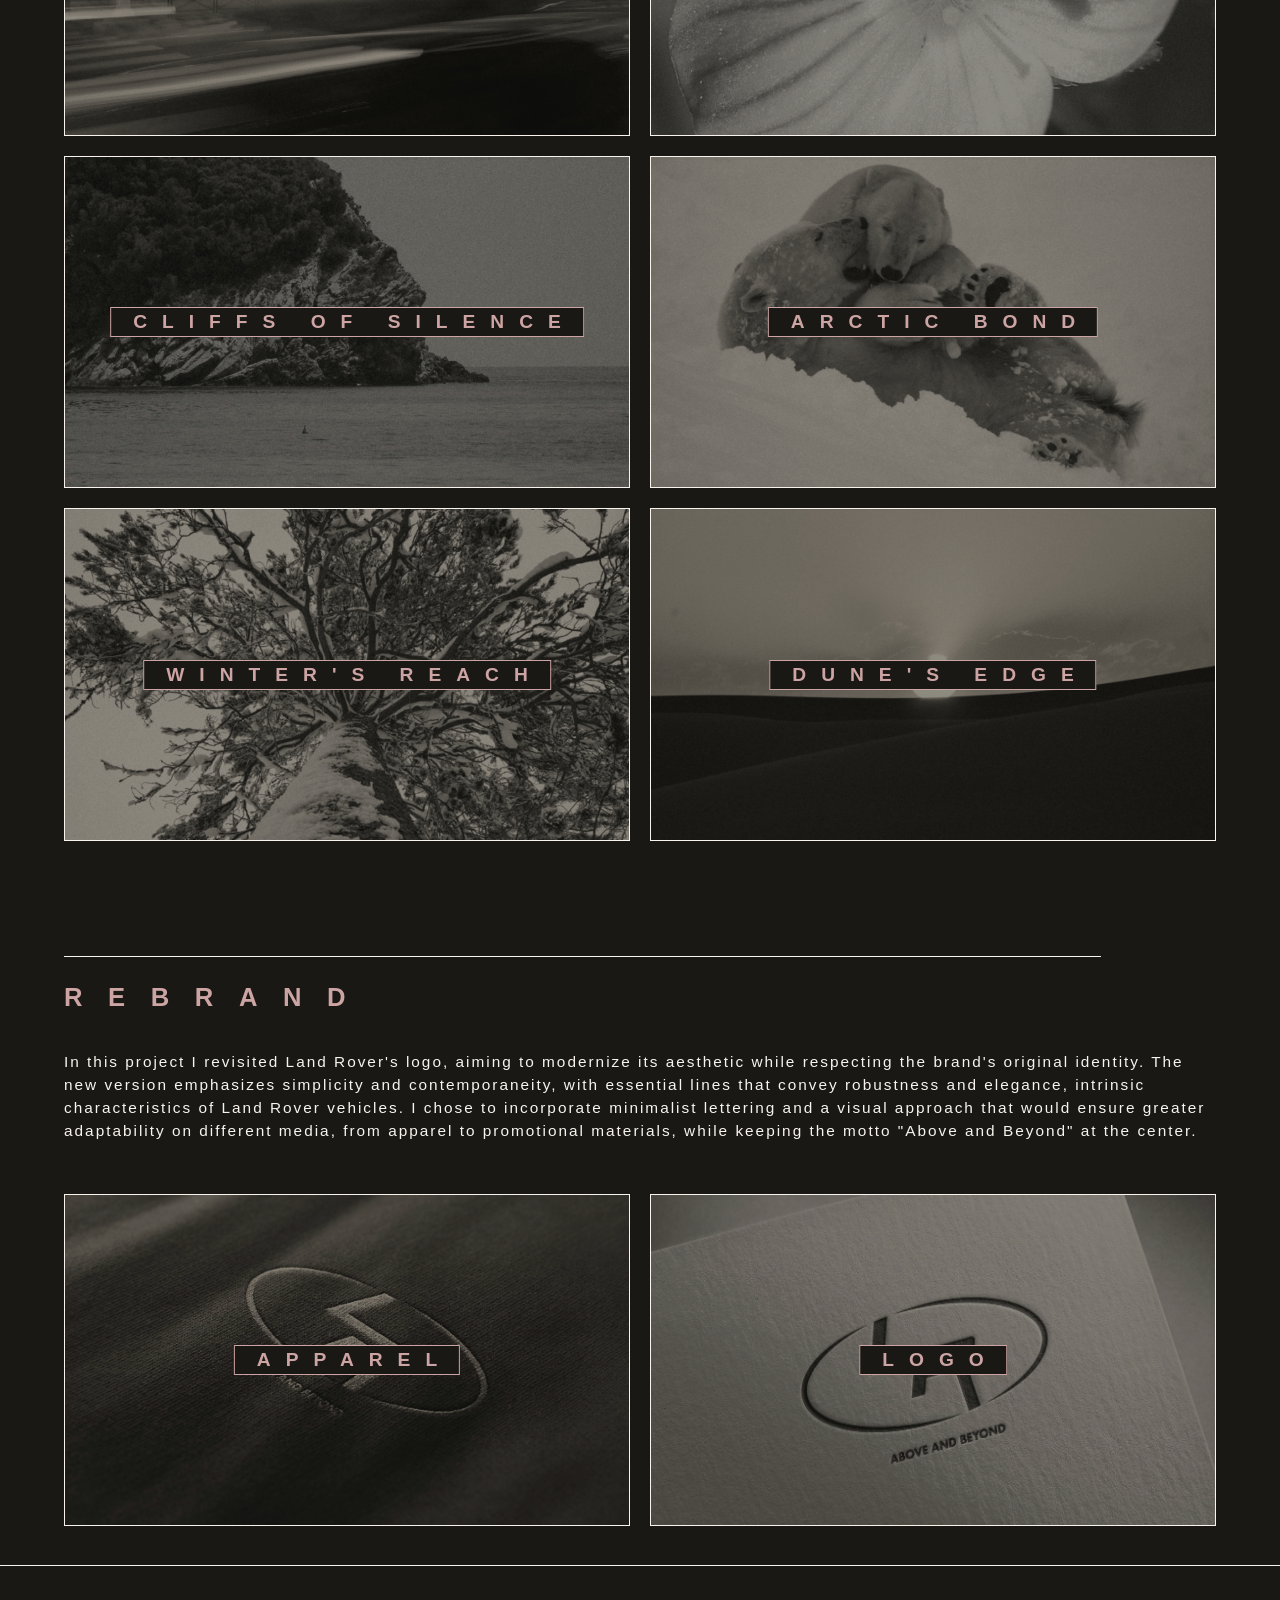
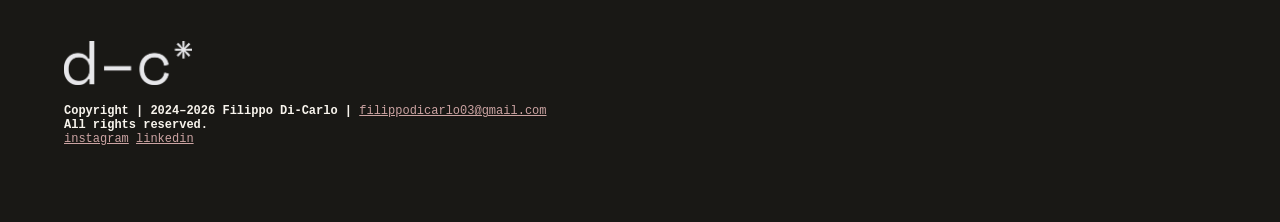
==== commit e34b38ee: "Update index.html" ====
--- a/index.html
+++ b/index.html
@@ -1,5 +1,5 @@
 <!DOCTYPE html>
-<html lang="it">
+<html lang="en">
 <head>
   <meta charset="UTF-8">
   <meta name="viewport" content="width=device-width, initial-scale=1.0">
@@ -16,6 +16,21 @@
 
   <link rel="icon" type="image/png" href="favicon_1.png">
   <link rel="stylesheet" href="mystyle.css">
+  
+  <script type="application/ld+json">
+{
+  "@context": "https://schema.org",
+  "@type": "Person",
+  "name": "Filippo Di-Carlo",
+  "url": "https://filippodicarlo.github.io/PortfolioElements/",
+  "jobTitle": "Visual Designer",
+  "sameAs": [
+    "https://www.instagram.com/dddicarlooo/"
+    "https://www.linkedin.com/in/filippo-giuseppe-di-carlo-b6487134b/"
+  ]
+}
+</script>
+  
 </head>
 
 <body>
@@ -173,6 +188,7 @@
       <a href="mailto:filippodicarlo03@gmail.com" class="link">filippodicarlo03@gmail.com</a><br>
       All rights reserved.<br>
       <a href="https://www.instagram.com/dddicarlooo/" target="_blank" rel="noopener noreferrer" class="link">instagram</a>
+      <a href="https://www.linkedin.com/in/filippo-giuseppe-di-carlo-b6487134b/" target="_blank" rel="noopener noreferrer" class="link">linkedin</a>
     </p>
   </div>
 
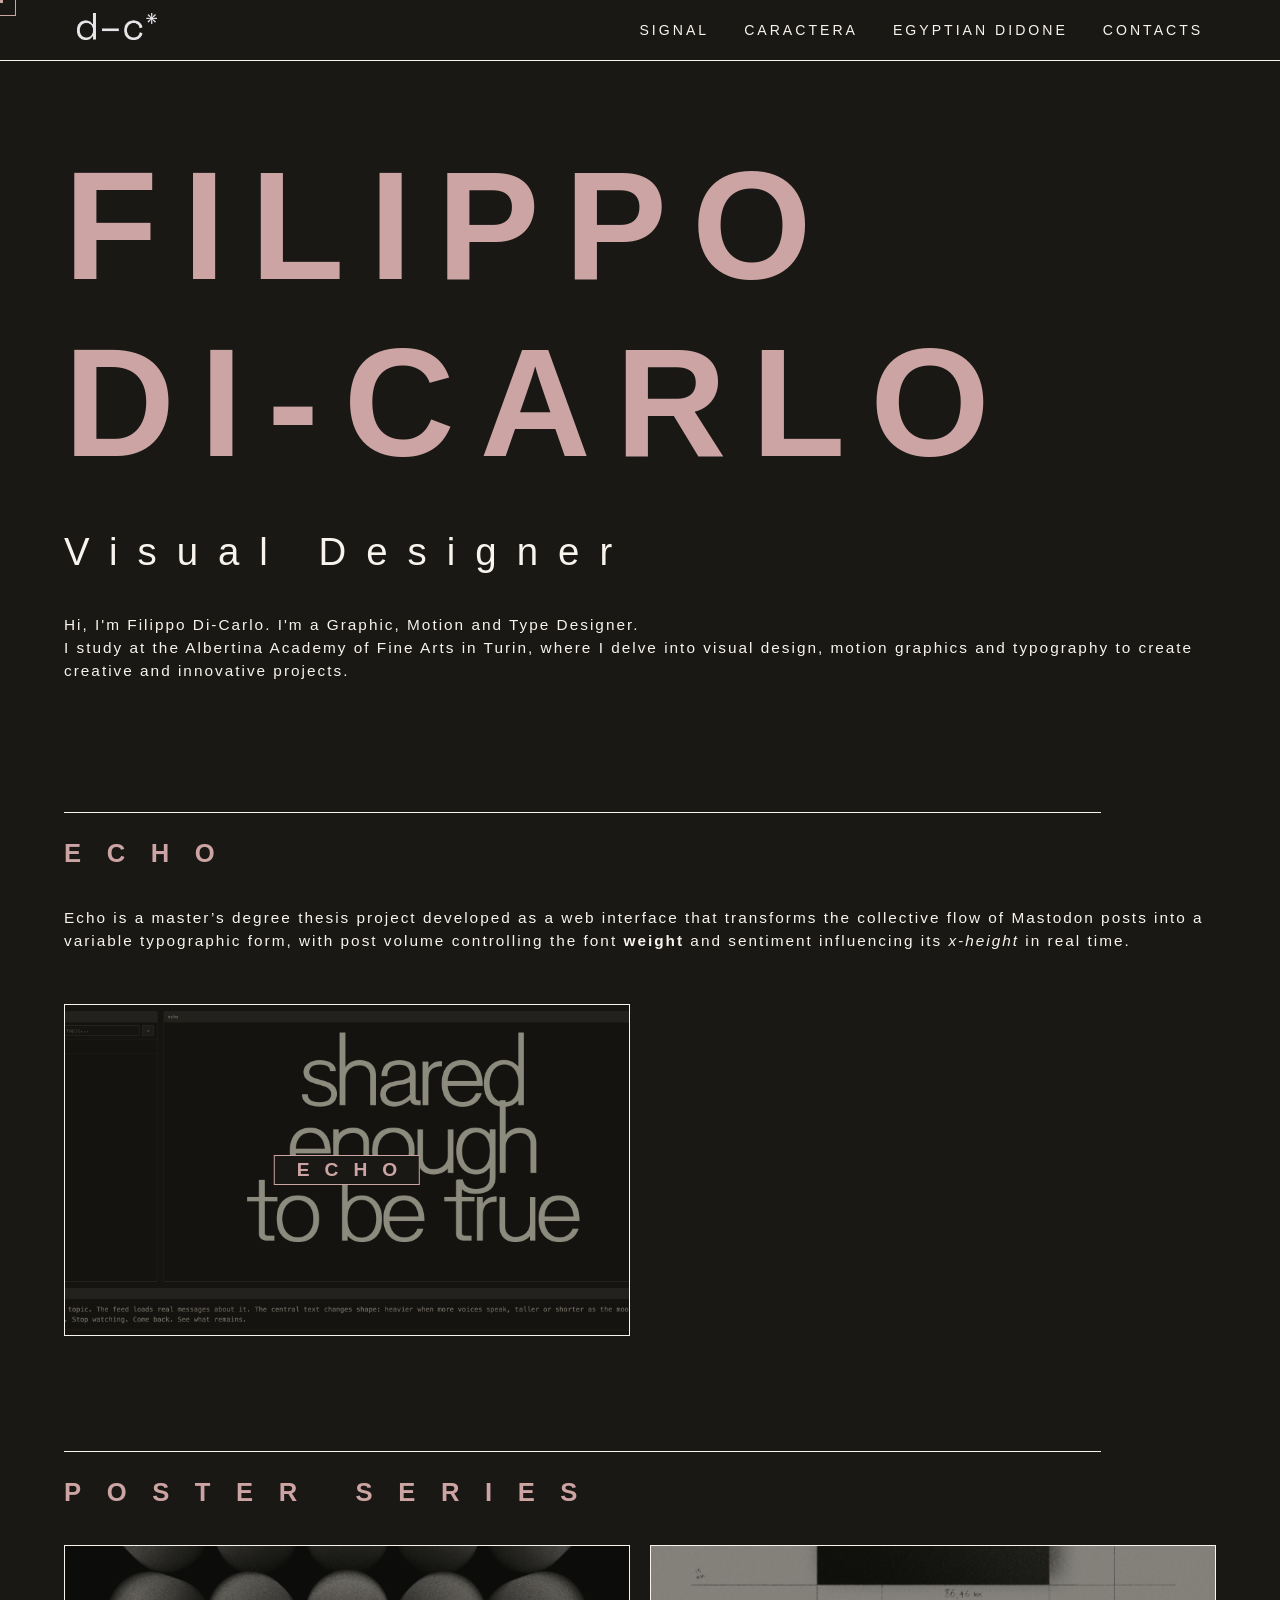
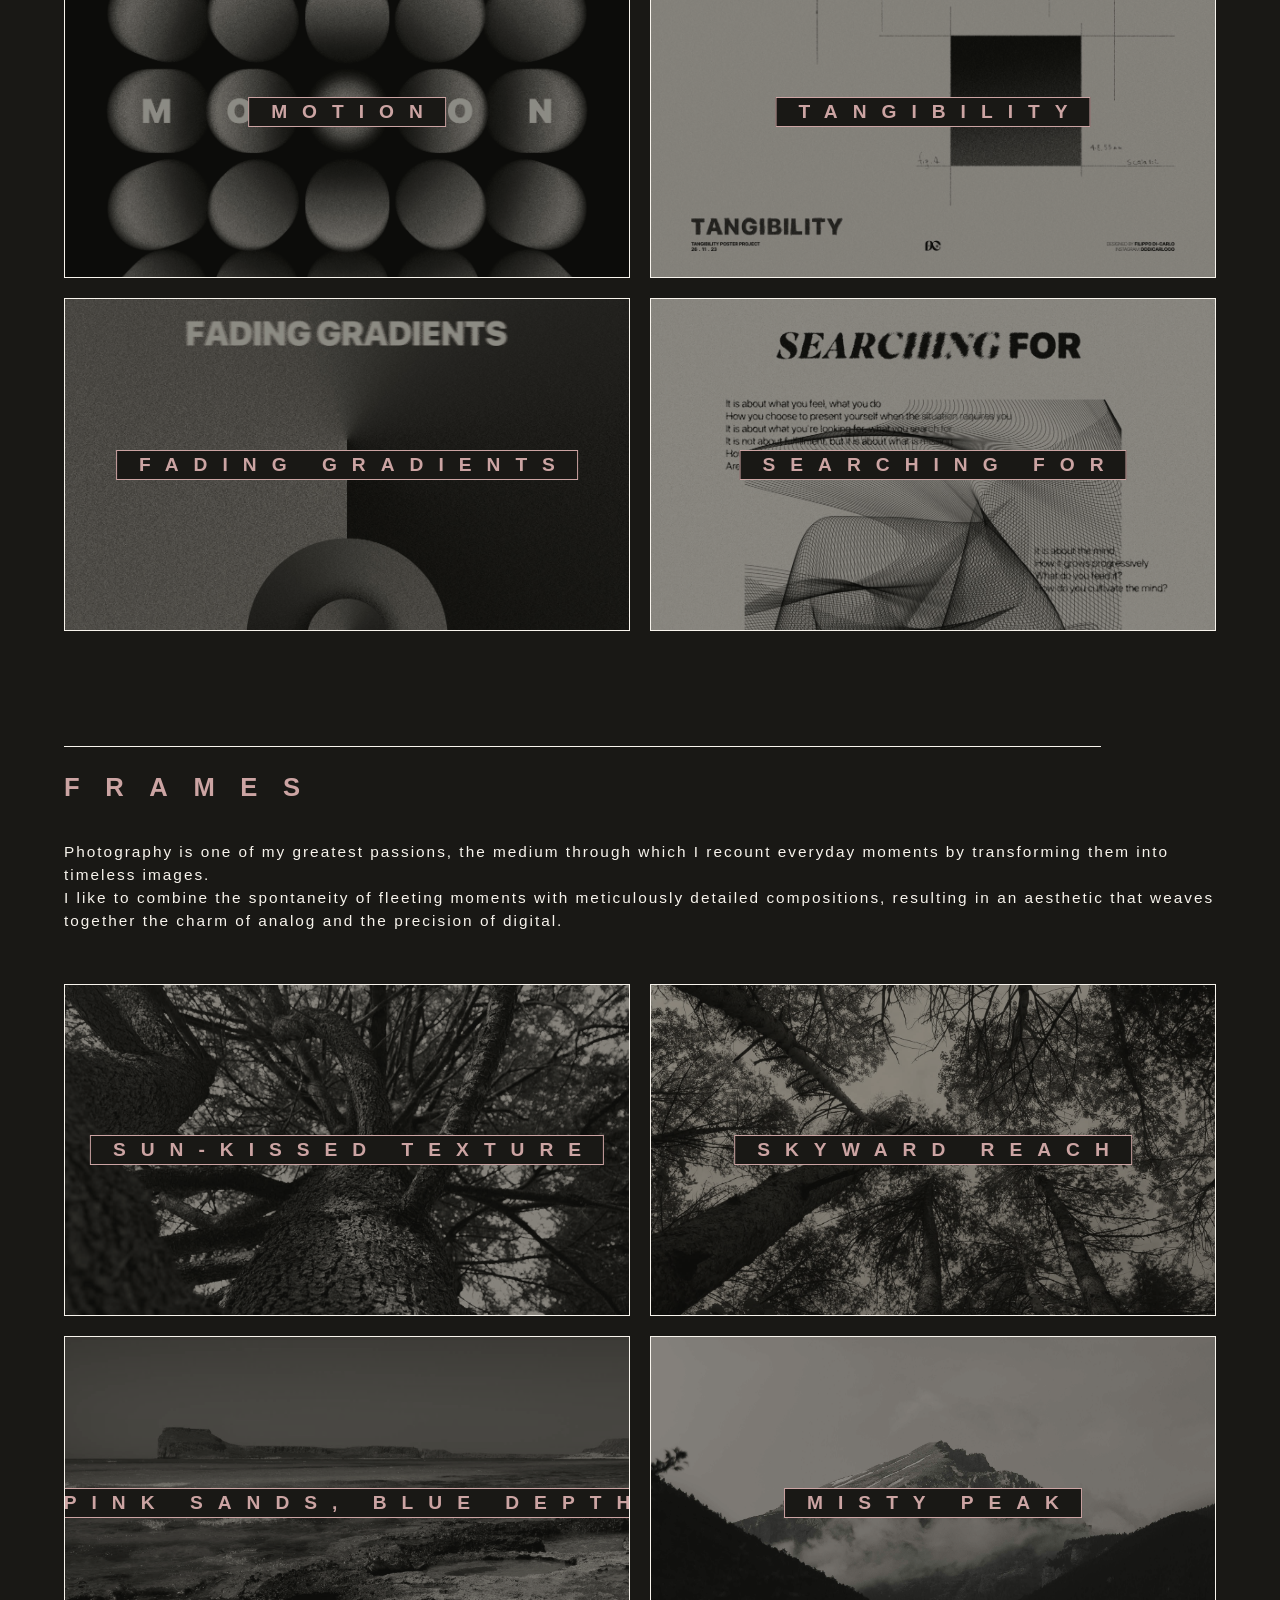
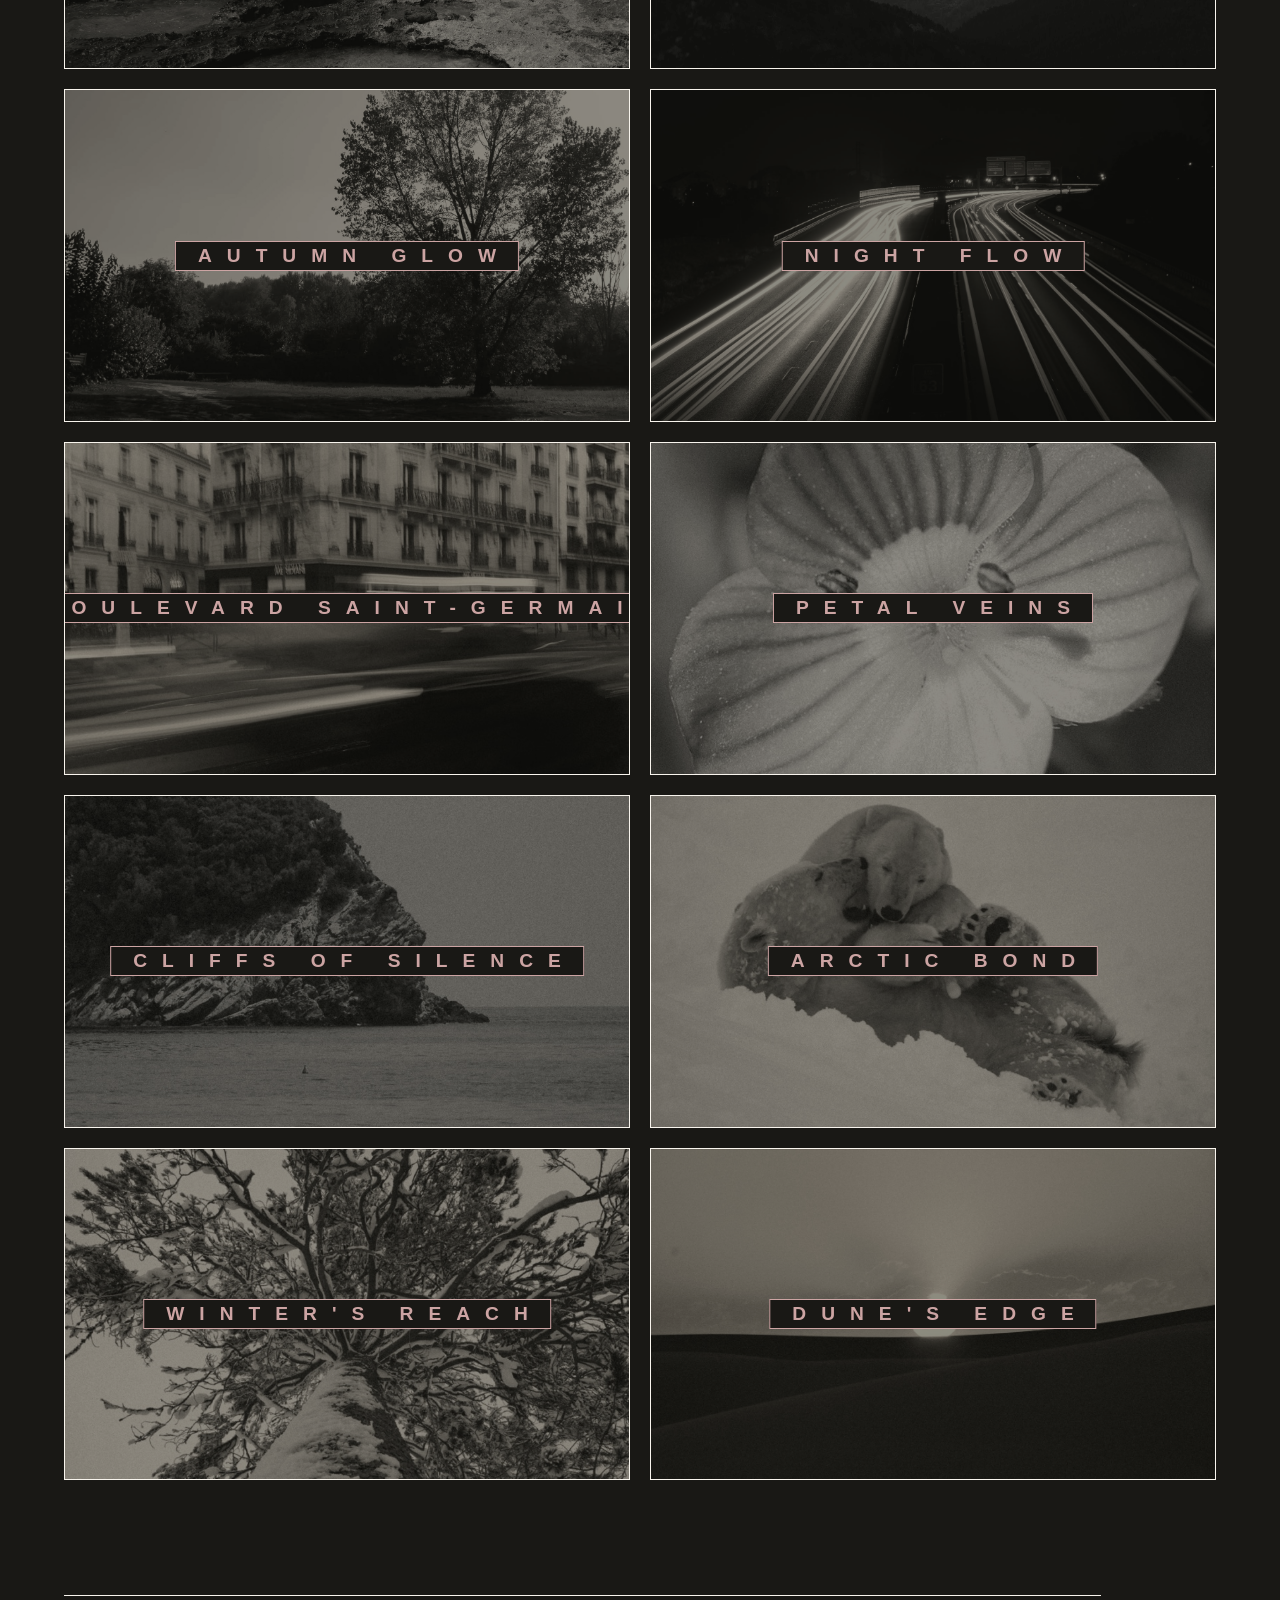
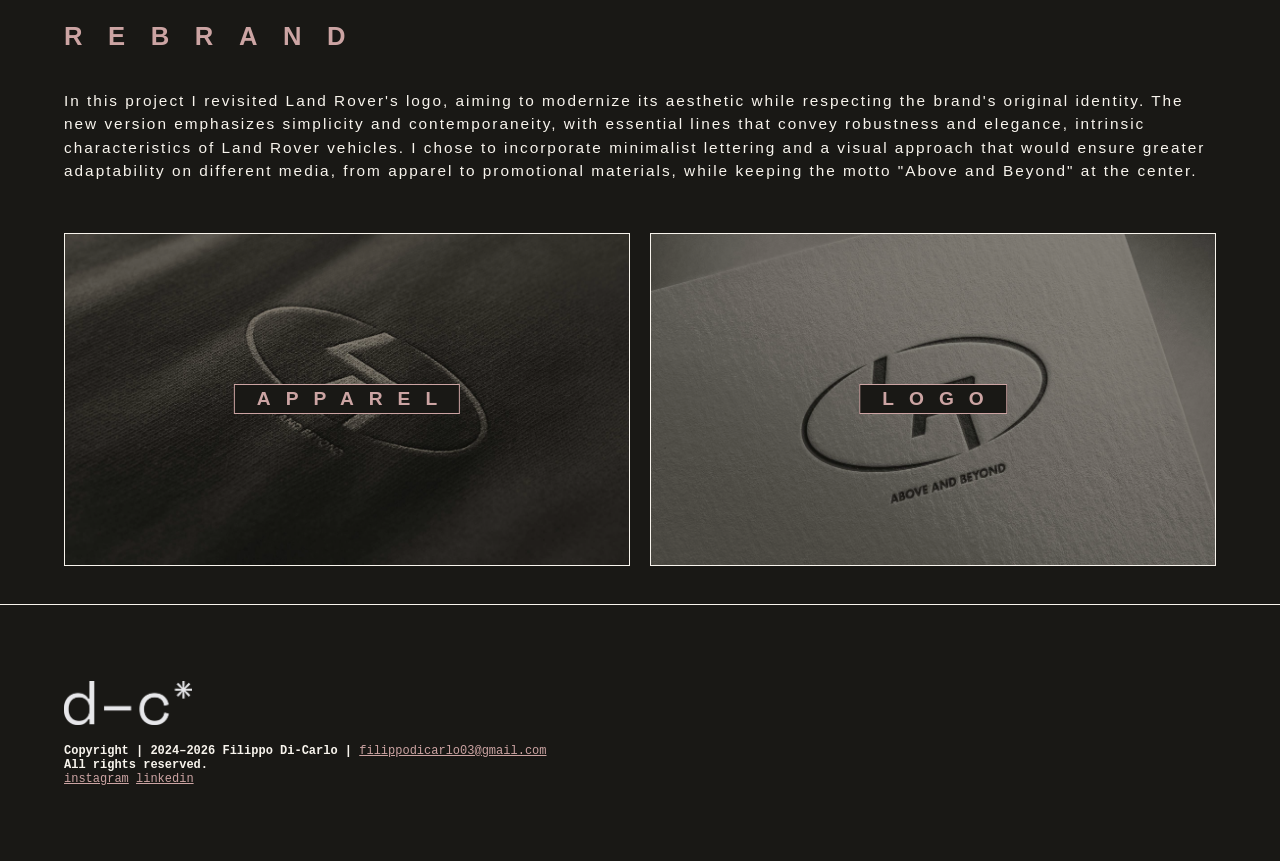
==== commit 5d2bc3fa: "Aggiunta Echo" ====
--- a/index.html
+++ b/index.html
@@ -52,6 +52,7 @@
       <img src="Logo_d-c.png" alt="logo Filippo Di-Carlo | Graphic / Motion / Type designer">
     </a>
     <div class="button-container">
+      <a href="https://filippodicarlo.github.io/Signal-Grotesk/" class="button" target="_blank" rel="noopener noreferrer">SIGNAL</a>
       <a href="https://filippodicarlo.github.io/caractera.vf/" class="button" target="_blank" rel="noopener noreferrer">CARACTERA</a>
       <a href="https://www.brixelstudio.it/egyptiandidone/" class="button" target="_blank" rel="noopener noreferrer">EGYPTIAN DIDONE</a>
       <a href="#contacts" class="button">CONTACTS</a>
@@ -68,6 +69,22 @@
       motion graphics and typography to create creative and innovative projects.
     </p>
   </div>
+  
+    <!-- ECHO -->
+  <div class="echo-container reveal">
+    <h1 class="echo-title">ECHO</h1>
+    <p class="echo-descrizione">
+      Echo is a master’s degree thesis project developed as a web interface that transforms the collective flow of Mastodon posts 
+      into a variable typographic form, with post volume controlling the font <b>weight</b> and sentiment influencing its <i>x-height</i> in real time.
+    </p>
+    <div class="grid-container">
+      <a href="https://filippodicarlo.github.io/Echo/" class="grid-item-wrap" target="_blank" rel="noopener noreferrer">
+        <img src="Echo_cover.jpeg" alt="Echo Thesis Project" class="grid-item">
+        <span class="img-label">Echo</span>
+      </a>
+    </div>
+  </div>
+  
 
   <!-- POSTER SERIES -->
   <div class="posters-container reveal">
--- a/mystyle.css
+++ b/mystyle.css
@@ -198,7 +198,7 @@
   color: #f8f4ed;
 }
 
-.frames-descrizione, .rebrand-descrizione {
+.echo-descrizione, .frames-descrizione, .rebrand-descrizione {
   font-family: 'Helvetica', sans-serif;
   letter-spacing: 2px;
   font-weight: 200;
@@ -209,14 +209,14 @@
 }
 
 /* ─── SEZIONI ──────────────────────────────────────────── */
-.posters-container, .frames-container, .rebrand-container {
+.echo-container, .posters-container, .frames-container, .rebrand-container {
   width: 100%;
   max-width: 100%;
   padding: 3vw 5vw;
   text-align: left;
 }
 
-.posters-title, .frames-title, .rebrand-title {
+.echo-title, .posters-title, .frames-title, .rebrand-title {
   font-family: 'Helvetica', sans-serif;
   font-size: clamp(18px, 2vw, 80px);
   max-width: 90%;
@@ -355,7 +355,7 @@
   .title-container { margin-top: 10vw; width: 100%; }
   h1 { font-size: 50px; margin-top: 0; max-width: 90%; letter-spacing: 20px; }
   h3 { font-size: 26px; letter-spacing: 10px; }
-  .posters-title, .frames-title, .rebrand-title { font-size: 15px; }
+  echo-title, .posters-title, .frames-title, .rebrand-title { font-size: 15px; }
   .grid-container { grid-template-columns: repeat(1, 1fr); grid-gap: 15px; width: 100%; margin: 0; }
   .grid-item-wrap { max-width: 90%; }
   .grid-item-wrap .img-label {
@@ -394,7 +394,7 @@
   .title-container { margin-top: 5vw; }
   h1 { font-size: 48px; max-width: 90%; letter-spacing: 4px; }
   h3 { font-size: 26px; letter-spacing: 10px; }
-  .posters-title, .frames-title, .rebrand-title { font-size: 15px; }
+  .echo-title, .posters-title, .frames-title, .rebrand-title { font-size: 15px; }
   .grid-container { grid-template-columns: repeat(1, 1fr); grid-gap: 15px; width: 100%; margin: 0; }       
 }
 
